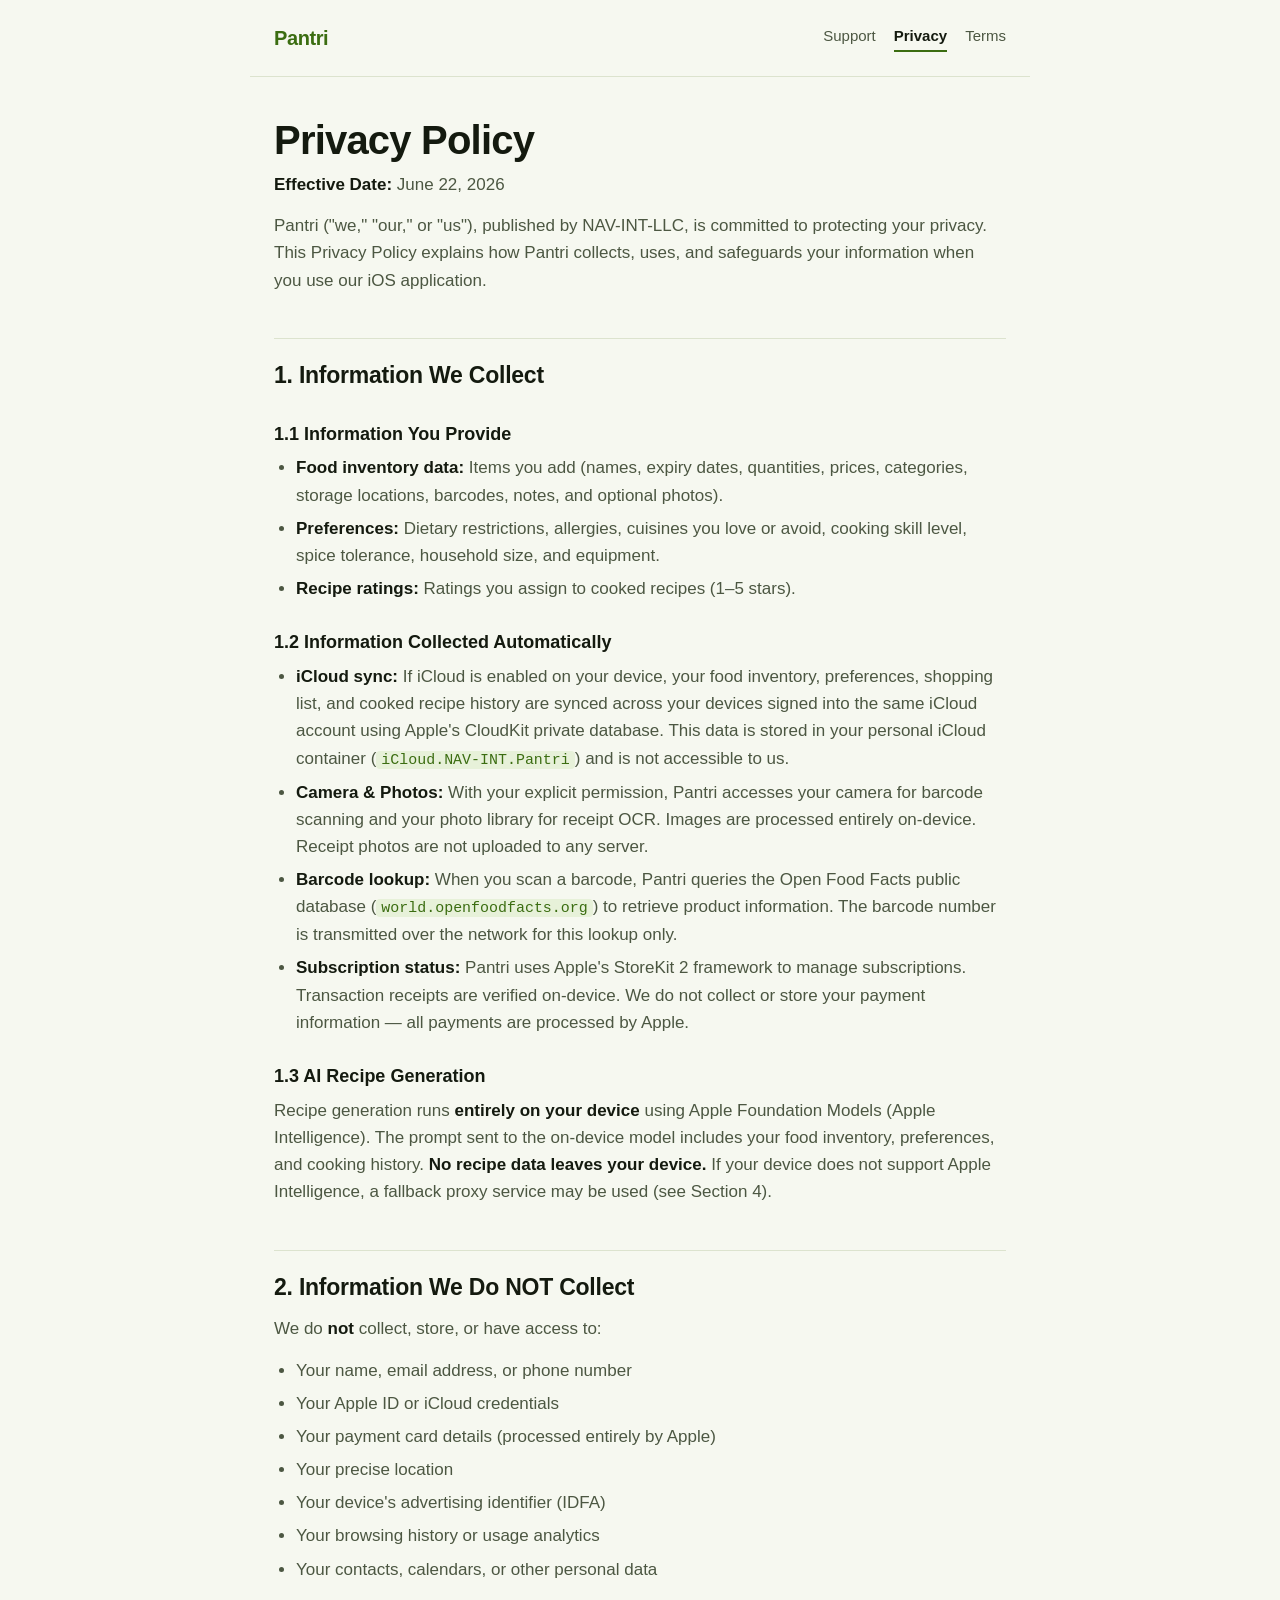
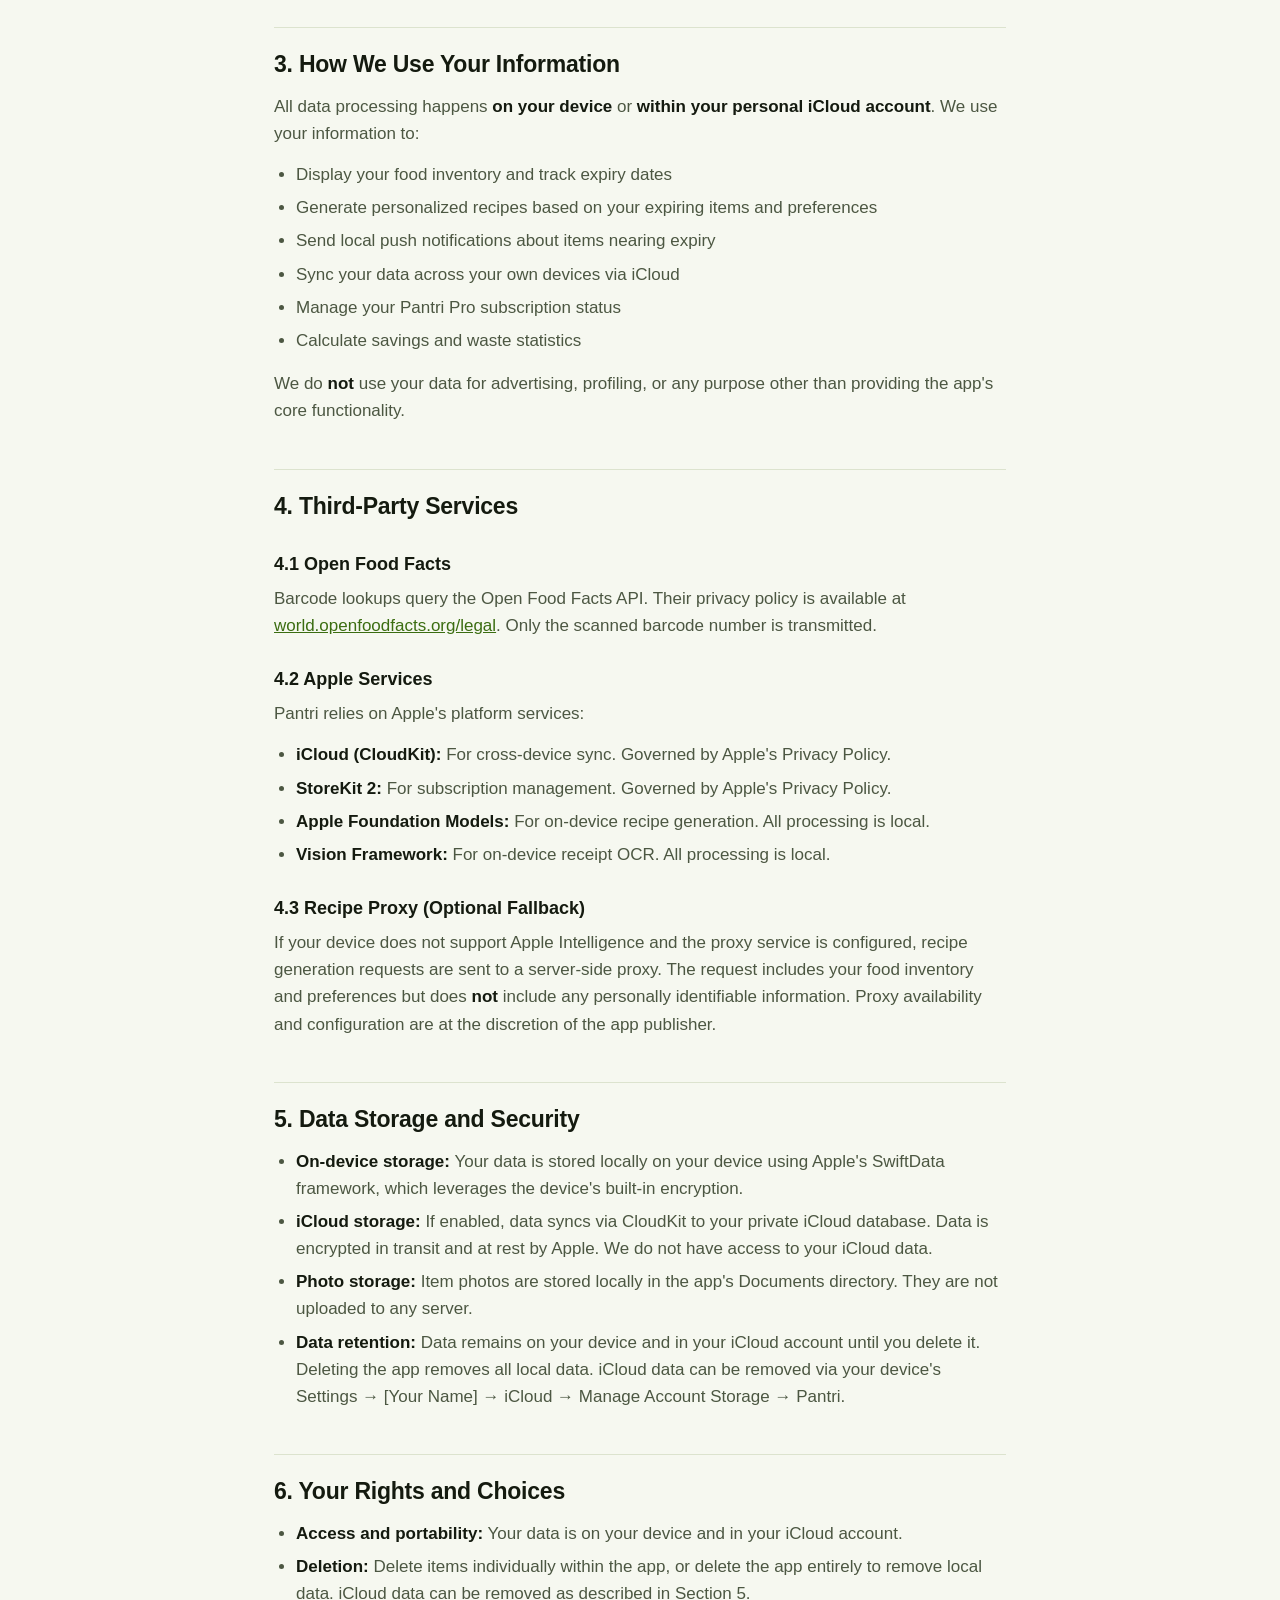
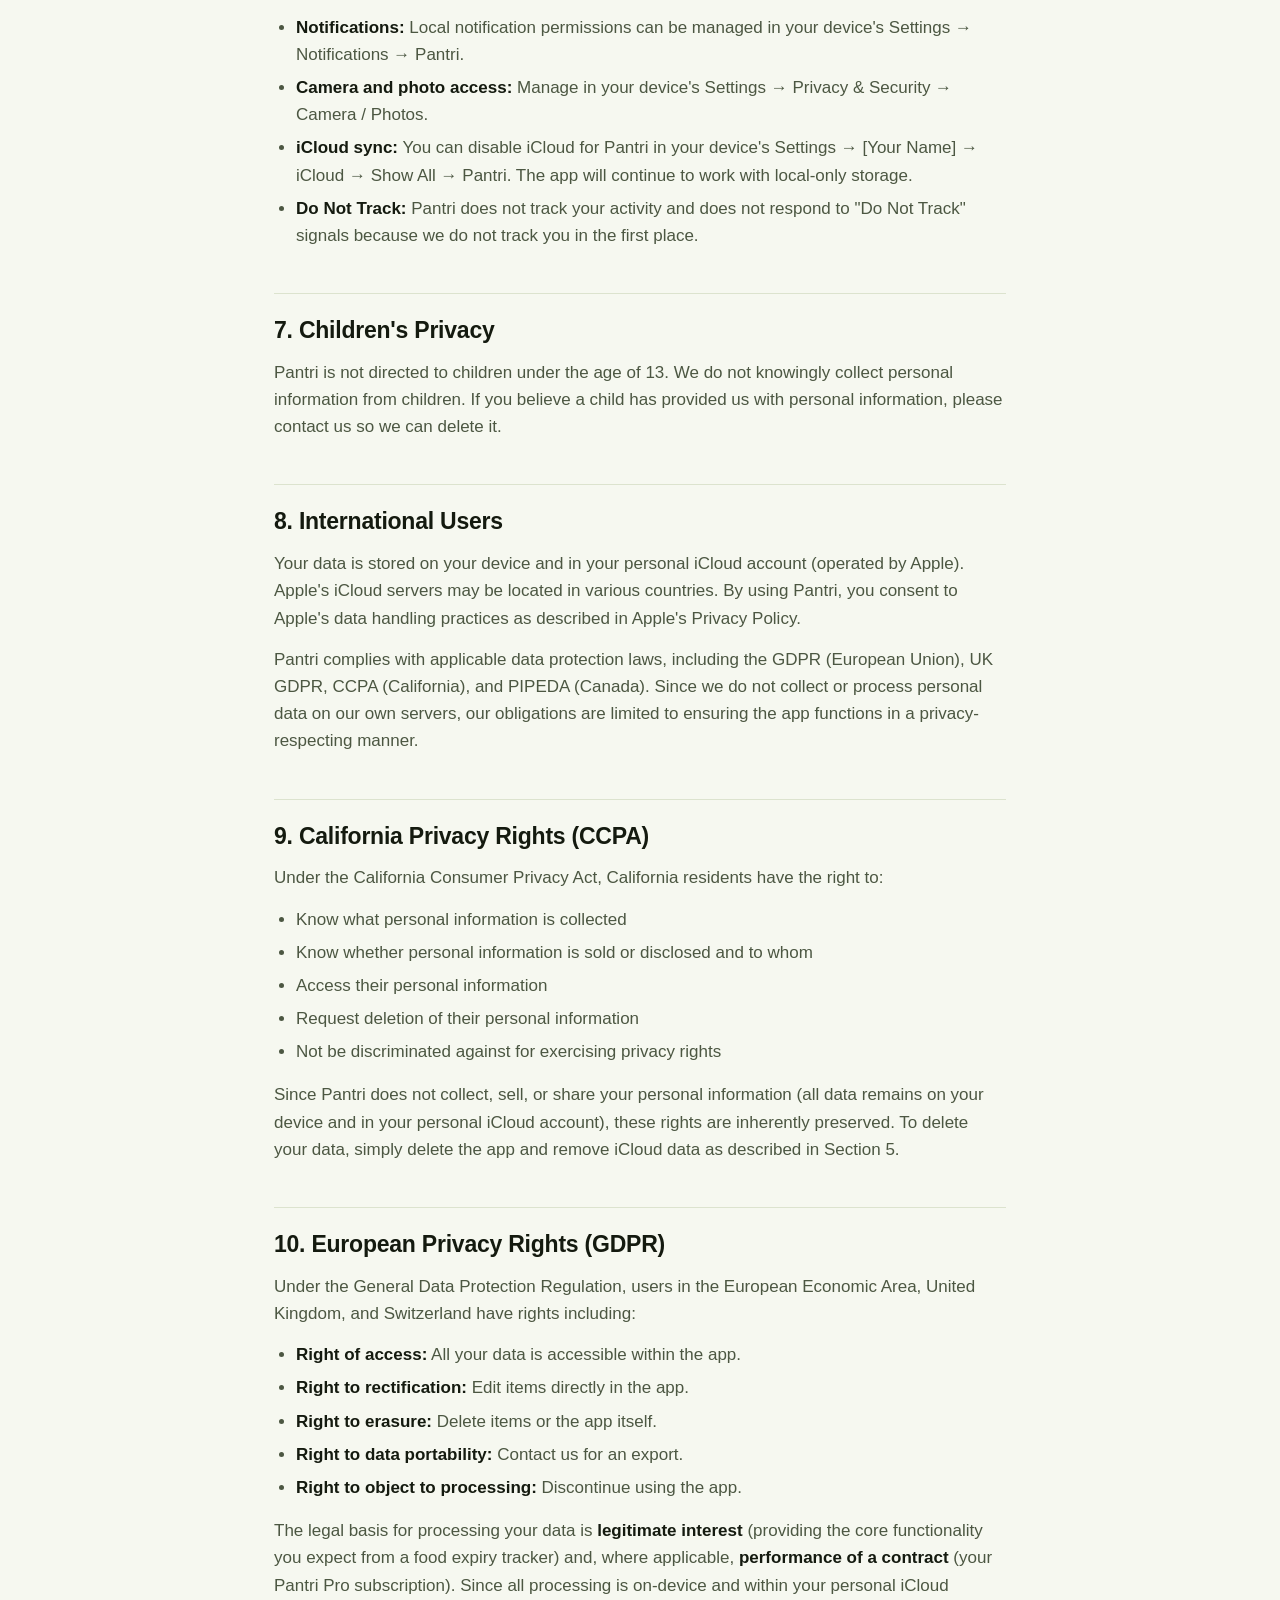
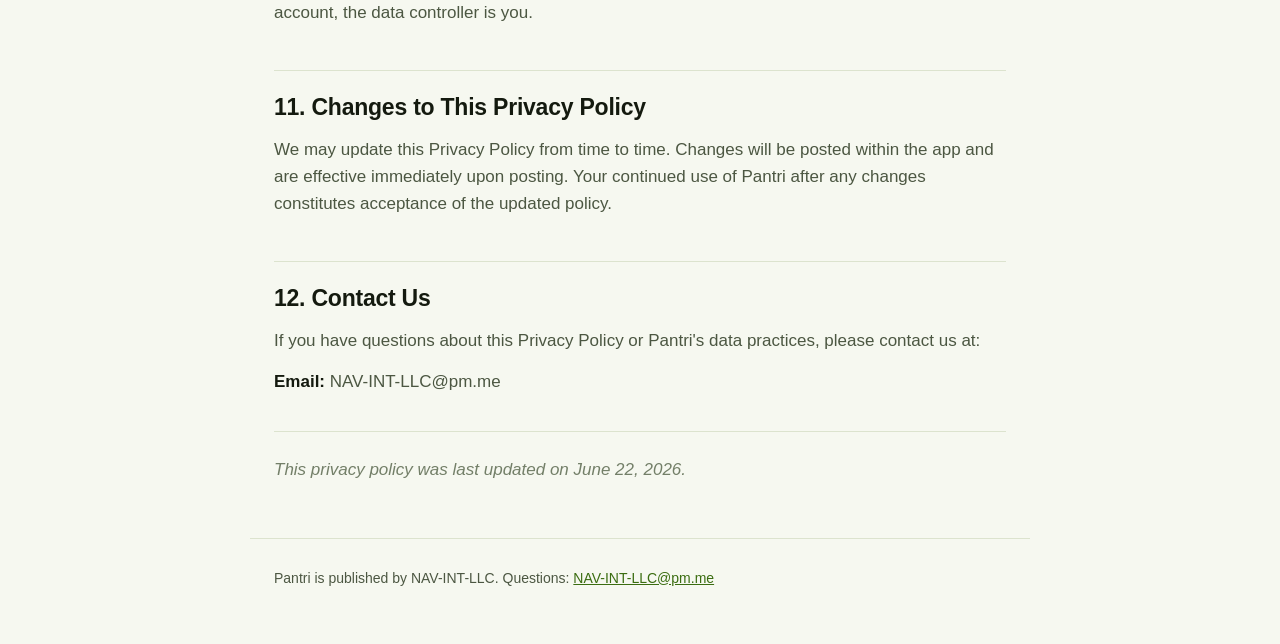
==== privacy.html @ 8e3c5b7c "Publish Pantri's privacy policy, terms, and support page App Store Connect needs public URLs for the" ====
<!doctype html>
<html lang="en">
<head>
<meta charset="utf-8">
<meta name="viewport" content="width=device-width, initial-scale=1">
<title>Privacy Policy — Pantri</title>
<meta name="description" content="Privacy Policy for Pantri, the food expiry tracker with on-device AI recipes.">
<link rel="stylesheet" href="assets/pantri.css">
<link rel="icon" href="data:image/svg+xml,<svg xmlns='http://www.w3.org/2000/svg' viewBox='0 0 100 100'><text y='.9em' font-size='90'>&#129382;</text></svg>">
</head>
<body>
<header class="site">
  <a class="wordmark" href="index.html">Pantri</a>
  <nav>
    <a href="index.html">Support</a>
    <a href="privacy.html" aria-current="page">Privacy</a>
    <a href="terms.html">Terms</a>
  </nav>
</header>
<main class="doc">
<h1>Privacy Policy</h1>
<p><strong>Effective Date:</strong> June 22, 2026</p>
<p>Pantri ("we," "our," or "us"), published by NAV-INT-LLC, is committed to protecting your privacy. This Privacy Policy explains how Pantri collects, uses, and safeguards your information when you use our iOS application.</p>
<h2 id="1-information-we-collect">1. Information We Collect</h2>
<h3 id="1-1-information-you-provide">1.1 Information You Provide</h3>
<ul>
<li><strong>Food inventory data:</strong> Items you add (names, expiry dates, quantities, prices, categories, storage locations, barcodes, notes, and optional photos).</li>
<li><strong>Preferences:</strong> Dietary restrictions, allergies, cuisines you love or avoid, cooking skill level, spice tolerance, household size, and equipment.</li>
<li><strong>Recipe ratings:</strong> Ratings you assign to cooked recipes (1–5 stars).</li>
</ul>
<h3 id="1-2-information-collected-automatically">1.2 Information Collected Automatically</h3>
<ul>
<li><strong>iCloud sync:</strong> If iCloud is enabled on your device, your food inventory, preferences, shopping list, and cooked recipe history are synced across your devices signed into the same iCloud account using Apple's CloudKit private database. This data is stored in your personal iCloud container (<code>iCloud.NAV-INT.Pantri</code>) and is not accessible to us.</li>
<li><strong>Camera &amp; Photos:</strong> With your explicit permission, Pantri accesses your camera for barcode scanning and your photo library for receipt OCR. Images are processed entirely on-device. Receipt photos are not uploaded to any server.</li>
<li><strong>Barcode lookup:</strong> When you scan a barcode, Pantri queries the Open Food Facts public database (<code>world.openfoodfacts.org</code>) to retrieve product information. The barcode number is transmitted over the network for this lookup only.</li>
<li><strong>Subscription status:</strong> Pantri uses Apple's StoreKit 2 framework to manage subscriptions. Transaction receipts are verified on-device. We do not collect or store your payment information — all payments are processed by Apple.</li>
</ul>
<h3 id="1-3-ai-recipe-generation">1.3 AI Recipe Generation</h3>
<p>Recipe generation runs <strong>entirely on your device</strong> using Apple Foundation Models (Apple Intelligence). The prompt sent to the on-device model includes your food inventory, preferences, and cooking history. <strong>No recipe data leaves your device.</strong> If your device does not support Apple Intelligence, a fallback proxy service may be used (see Section 4).</p>
<h2 id="2-information-we-do-not-collect">2. Information We Do NOT Collect</h2>
<p>We do <strong>not</strong> collect, store, or have access to:</p>
<ul>
<li>Your name, email address, or phone number</li>
<li>Your Apple ID or iCloud credentials</li>
<li>Your payment card details (processed entirely by Apple)</li>
<li>Your precise location</li>
<li>Your device's advertising identifier (IDFA)</li>
<li>Your browsing history or usage analytics</li>
<li>Your contacts, calendars, or other personal data</li>
</ul>
<h2 id="3-how-we-use-your-information">3. How We Use Your Information</h2>
<p>All data processing happens <strong>on your device</strong> or <strong>within your personal iCloud account</strong>. We use your information to:</p>
<ul>
<li>Display your food inventory and track expiry dates</li>
<li>Generate personalized recipes based on your expiring items and preferences</li>
<li>Send local push notifications about items nearing expiry</li>
<li>Sync your data across your own devices via iCloud</li>
<li>Manage your Pantri Pro subscription status</li>
<li>Calculate savings and waste statistics</li>
</ul>
<p>We do <strong>not</strong> use your data for advertising, profiling, or any purpose other than providing the app's core functionality.</p>
<h2 id="4-third-party-services">4. Third-Party Services</h2>
<h3 id="4-1-open-food-facts">4.1 Open Food Facts</h3>
<p>Barcode lookups query the Open Food Facts API. Their privacy policy is available at <a href="https://world.openfoodfacts.org/legal" rel="noopener">world.openfoodfacts.org/legal</a>. Only the scanned barcode number is transmitted.</p>
<h3 id="4-2-apple-services">4.2 Apple Services</h3>
<p>Pantri relies on Apple's platform services:</p>
<ul>
<li><strong>iCloud (CloudKit):</strong> For cross-device sync. Governed by Apple's Privacy Policy.</li>
<li><strong>StoreKit 2:</strong> For subscription management. Governed by Apple's Privacy Policy.</li>
<li><strong>Apple Foundation Models:</strong> For on-device recipe generation. All processing is local.</li>
<li><strong>Vision Framework:</strong> For on-device receipt OCR. All processing is local.</li>
</ul>
<h3 id="4-3-recipe-proxy-optional-fallback">4.3 Recipe Proxy (Optional Fallback)</h3>
<p>If your device does not support Apple Intelligence and the proxy service is configured, recipe generation requests are sent to a server-side proxy. The request includes your food inventory and preferences but does <strong>not</strong> include any personally identifiable information. Proxy availability and configuration are at the discretion of the app publisher.</p>
<h2 id="5-data-storage-and-security">5. Data Storage and Security</h2>
<ul>
<li><strong>On-device storage:</strong> Your data is stored locally on your device using Apple's SwiftData framework, which leverages the device's built-in encryption.</li>
<li><strong>iCloud storage:</strong> If enabled, data syncs via CloudKit to your private iCloud database. Data is encrypted in transit and at rest by Apple. We do not have access to your iCloud data.</li>
<li><strong>Photo storage:</strong> Item photos are stored locally in the app's Documents directory. They are not uploaded to any server.</li>
<li><strong>Data retention:</strong> Data remains on your device and in your iCloud account until you delete it. Deleting the app removes all local data. iCloud data can be removed via your device's Settings → [Your Name] → iCloud → Manage Account Storage → Pantri.</li>
</ul>
<h2 id="6-your-rights-and-choices">6. Your Rights and Choices</h2>
<ul>
<li><strong>Access and portability:</strong> Your data is on your device and in your iCloud account.</li>
<li><strong>Deletion:</strong> Delete items individually within the app, or delete the app entirely to remove local data. iCloud data can be removed as described in Section 5.</li>
<li><strong>Notifications:</strong> Local notification permissions can be managed in your device's Settings → Notifications → Pantri.</li>
<li><strong>Camera and photo access:</strong> Manage in your device's Settings → Privacy &amp; Security → Camera / Photos.</li>
<li><strong>iCloud sync:</strong> You can disable iCloud for Pantri in your device's Settings → [Your Name] → iCloud → Show All → Pantri. The app will continue to work with local-only storage.</li>
<li><strong>Do Not Track:</strong> Pantri does not track your activity and does not respond to "Do Not Track" signals because we do not track you in the first place.</li>
</ul>
<h2 id="7-children-s-privacy">7. Children's Privacy</h2>
<p>Pantri is not directed to children under the age of 13. We do not knowingly collect personal information from children. If you believe a child has provided us with personal information, please contact us so we can delete it.</p>
<h2 id="8-international-users">8. International Users</h2>
<p>Your data is stored on your device and in your personal iCloud account (operated by Apple). Apple's iCloud servers may be located in various countries. By using Pantri, you consent to Apple's data handling practices as described in Apple's Privacy Policy.</p>
<p>Pantri complies with applicable data protection laws, including the GDPR (European Union), UK GDPR, CCPA (California), and PIPEDA (Canada). Since we do not collect or process personal data on our own servers, our obligations are limited to ensuring the app functions in a privacy-respecting manner.</p>
<h2 id="9-california-privacy-rights-ccpa">9. California Privacy Rights (CCPA)</h2>
<p>Under the California Consumer Privacy Act, California residents have the right to:</p>
<ul>
<li>Know what personal information is collected</li>
<li>Know whether personal information is sold or disclosed and to whom</li>
<li>Access their personal information</li>
<li>Request deletion of their personal information</li>
<li>Not be discriminated against for exercising privacy rights</li>
</ul>
<p>Since Pantri does not collect, sell, or share your personal information (all data remains on your device and in your personal iCloud account), these rights are inherently preserved. To delete your data, simply delete the app and remove iCloud data as described in Section 5.</p>
<h2 id="10-european-privacy-rights-gdpr">10. European Privacy Rights (GDPR)</h2>
<p>Under the General Data Protection Regulation, users in the European Economic Area, United Kingdom, and Switzerland have rights including:</p>
<ul>
<li><strong>Right of access:</strong> All your data is accessible within the app.</li>
<li><strong>Right to rectification:</strong> Edit items directly in the app.</li>
<li><strong>Right to erasure:</strong> Delete items or the app itself.</li>
<li><strong>Right to data portability:</strong> Contact us for an export.</li>
<li><strong>Right to object to processing:</strong> Discontinue using the app.</li>
</ul>
<p>The legal basis for processing your data is <strong>legitimate interest</strong> (providing the core functionality you expect from a food expiry tracker) and, where applicable, <strong>performance of a contract</strong> (your Pantri Pro subscription). Since all processing is on-device and within your personal iCloud account, the data controller is you.</p>
<h2 id="11-changes-to-this-privacy-policy">11. Changes to This Privacy Policy</h2>
<p>We may update this Privacy Policy from time to time. Changes will be posted within the app and are effective immediately upon posting. Your continued use of Pantri after any changes constitutes acceptance of the updated policy.</p>
<h2 id="12-contact-us">12. Contact Us</h2>
<p>If you have questions about this Privacy Policy or Pantri's data practices, please contact us at:</p>
<p><strong>Email:</strong> NAV-INT-LLC@pm.me</p>
<hr>
<p><em>This privacy policy was last updated on June 22, 2026.</em></p>
</main>
<footer class="site">
  <p>Pantri is published by NAV-INT-LLC. Questions: <a href="mailto:NAV-INT-LLC@pm.me">NAV-INT-LLC@pm.me</a></p>
</footer>
</body>
</html>
---- assets/pantri.css ----
/* Pantri public docs — palette lifted from Theme.swift so the site and the app agree. */

:root {
  --ground: #F6F8F0;
  --surface: #FFFFFF;
  --ink: #141A0F;
  --ink-2: #4C5742;
  --ink-3: #737F68;
  --rule: #DCE3CE;
  --accent: #3B6D11;
  --accent-soft: #E7F1D9;
}

@media (prefers-color-scheme: dark) {
  :root {
    --ground: #0C110A;
    --surface: #151D11;
    --ink: #E9F0E1;
    --ink-2: #AAB79F;
    --ink-3: #7E8C74;
    --rule: #27321F;
    --accent: #B8E085;
    --accent-soft: #1C2F13;
  }
}

* { box-sizing: border-box; }

body {
  margin: 0;
  background: var(--ground);
  color: var(--ink);
  font: 17px/1.6 -apple-system, BlinkMacSystemFont, "Segoe UI", Roboto, Helvetica, Arial, sans-serif;
  -webkit-text-size-adjust: 100%;
}

/* ---------- chrome ---------- */

header.site {
  display: flex;
  align-items: center;
  justify-content: space-between;
  gap: 20px;
  flex-wrap: wrap;
  max-width: 780px;
  margin: 0 auto;
  padding: 22px 24px;
  border-bottom: 1px solid var(--rule);
}

.wordmark {
  font-size: 20px;
  font-weight: 700;
  letter-spacing: -.02em;
  color: var(--accent);
  text-decoration: none;
}

header.site nav {
  display: flex;
  gap: 18px;
  font-size: 15px;
}

header.site nav a {
  color: var(--ink-2);
  text-decoration: none;
  padding-bottom: 2px;
  border-bottom: 2px solid transparent;
}

header.site nav a:hover { color: var(--accent); }
header.site nav a[aria-current="page"] {
  color: var(--ink);
  border-bottom-color: var(--accent);
  font-weight: 600;
}

footer.site {
  max-width: 780px;
  margin: 0 auto;
  padding: 28px 24px 56px;
  border-top: 1px solid var(--rule);
  color: var(--ink-3);
  font-size: 14px;
}

footer.site p { margin: 0; }

/* ---------- documents ---------- */

main {
  max-width: 780px;
  margin: 0 auto;
  padding: 8px 24px 40px;
}

h1 {
  font-size: clamp(30px, 5vw, 40px);
  line-height: 1.15;
  letter-spacing: -.02em;
  margin: 32px 0 8px;
  text-wrap: balance;
}

h2 {
  font-size: 23px;
  letter-spacing: -.01em;
  margin: 44px 0 10px;
  padding-top: 18px;
  border-top: 1px solid var(--rule);
  text-wrap: balance;
}

h3 {
  font-size: 18px;
  margin: 26px 0 6px;
  color: var(--ink);
}

p, li { color: var(--ink-2); }
p { margin: 0 0 14px; }

.doc > p:first-of-type { color: var(--ink-2); }

ul { margin: 0 0 16px; padding-left: 22px; }
li { margin-bottom: 6px; }

a { color: var(--accent); }
a:hover { text-decoration: none; }

strong { color: var(--ink); font-weight: 600; }

code {
  font-family: ui-monospace, SFMono-Regular, Menlo, monospace;
  font-size: .88em;
  background: var(--accent-soft);
  color: var(--accent);
  padding: 1px 5px;
  border-radius: 4px;
}

hr {
  border: 0;
  border-top: 1px solid var(--rule);
  margin: 36px 0 24px;
}

em { color: var(--ink-3); }

/* ---------- landing page ---------- */

.lede {
  font-size: 20px;
  line-height: 1.5;
  color: var(--ink-2);
  margin: 0 0 28px;
  max-width: 62ch;
}

.cards {
  display: grid;
  grid-template-columns: repeat(auto-fit, minmax(230px, 1fr));
  gap: 14px;
  margin: 0 0 36px;
  padding: 0;
  list-style: none;
}

.cards li {
  background: var(--surface);
  border: 1px solid var(--rule);
  border-radius: 12px;
  padding: 18px 20px;
  margin: 0;
}

.cards h3 { margin: 0 0 6px; font-size: 16px; }
.cards p { margin: 0; font-size: 15px; }

dl.faq { margin: 0 0 32px; }
dl.faq dt {
  font-weight: 600;
  color: var(--ink);
  margin-top: 22px;
}
dl.faq dd { margin: 6px 0 0; color: var(--ink-2); }

.contact {
  background: var(--accent-soft);
  border-radius: 12px;
  padding: 22px 24px;
  margin: 32px 0;
}
.contact h2 {
  border: 0;
  margin: 0 0 8px;
  padding: 0;
  font-size: 20px;
}
.contact p { margin: 0; }
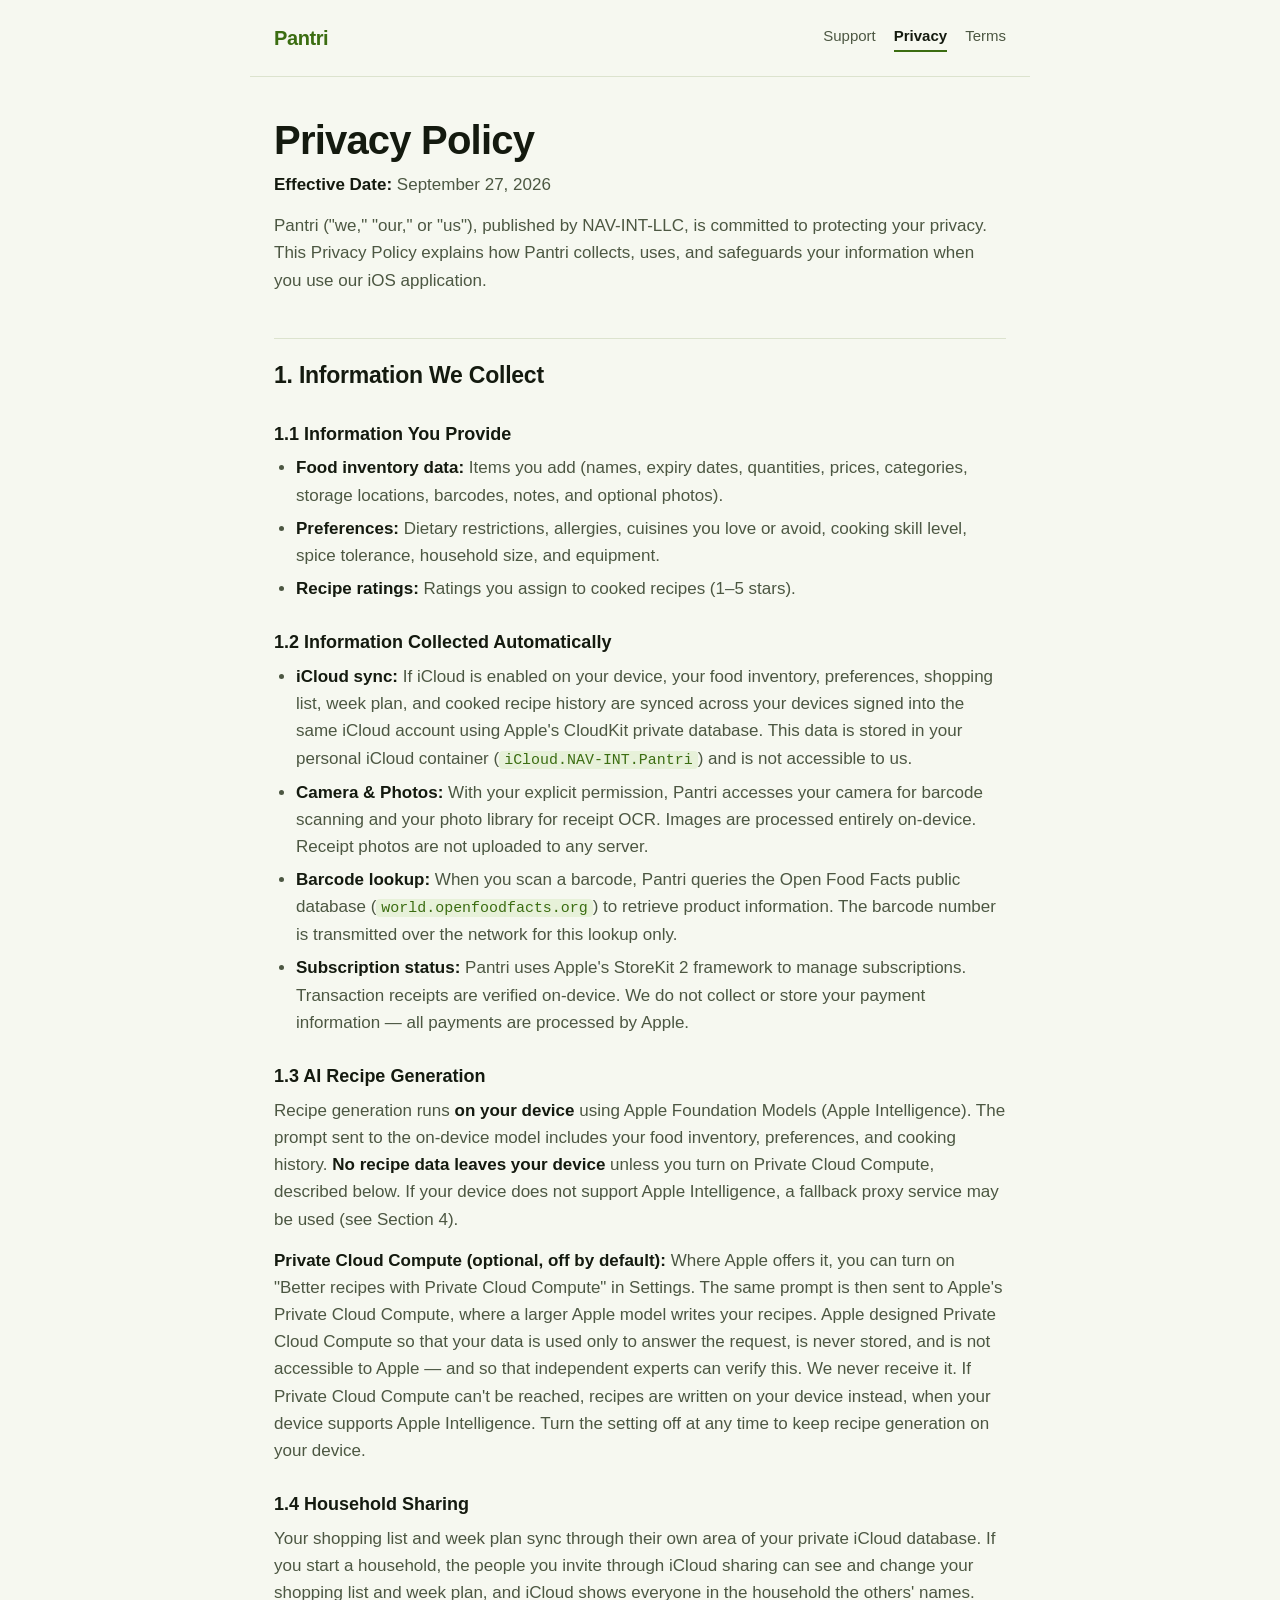
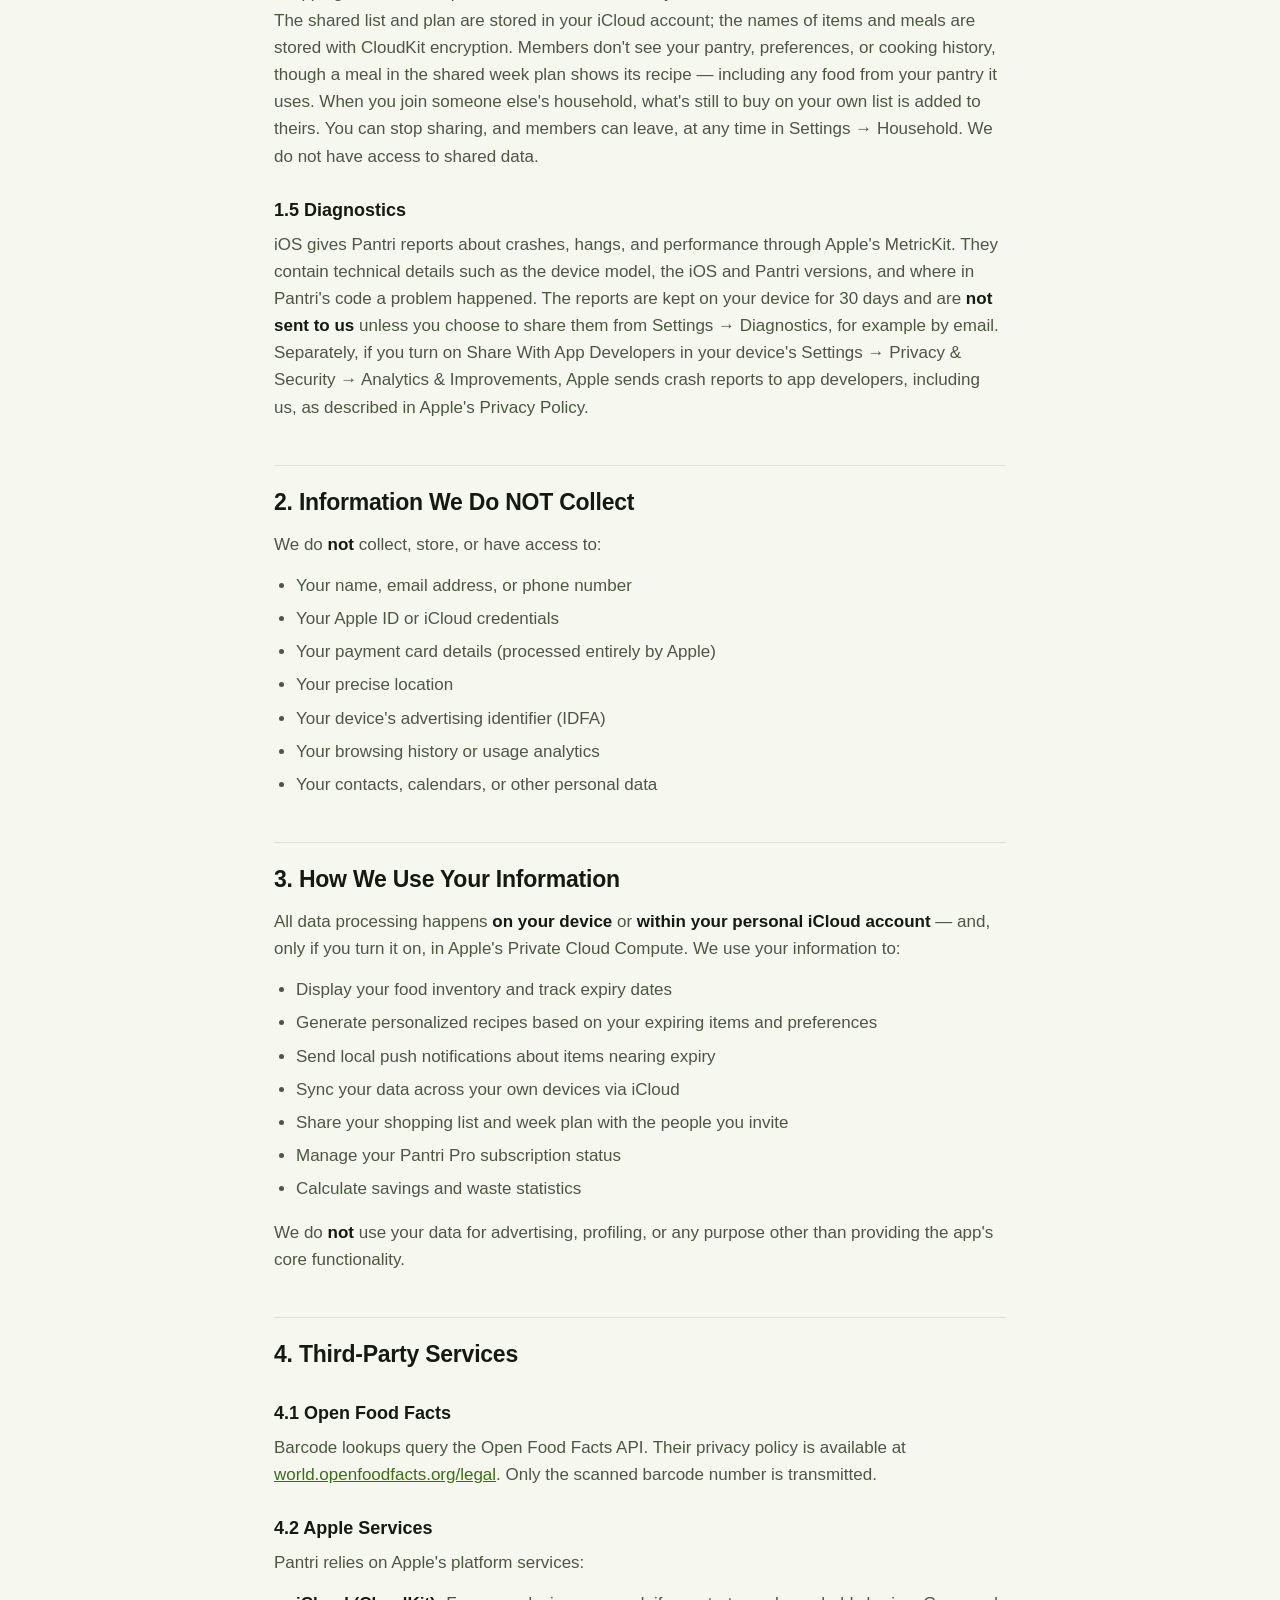
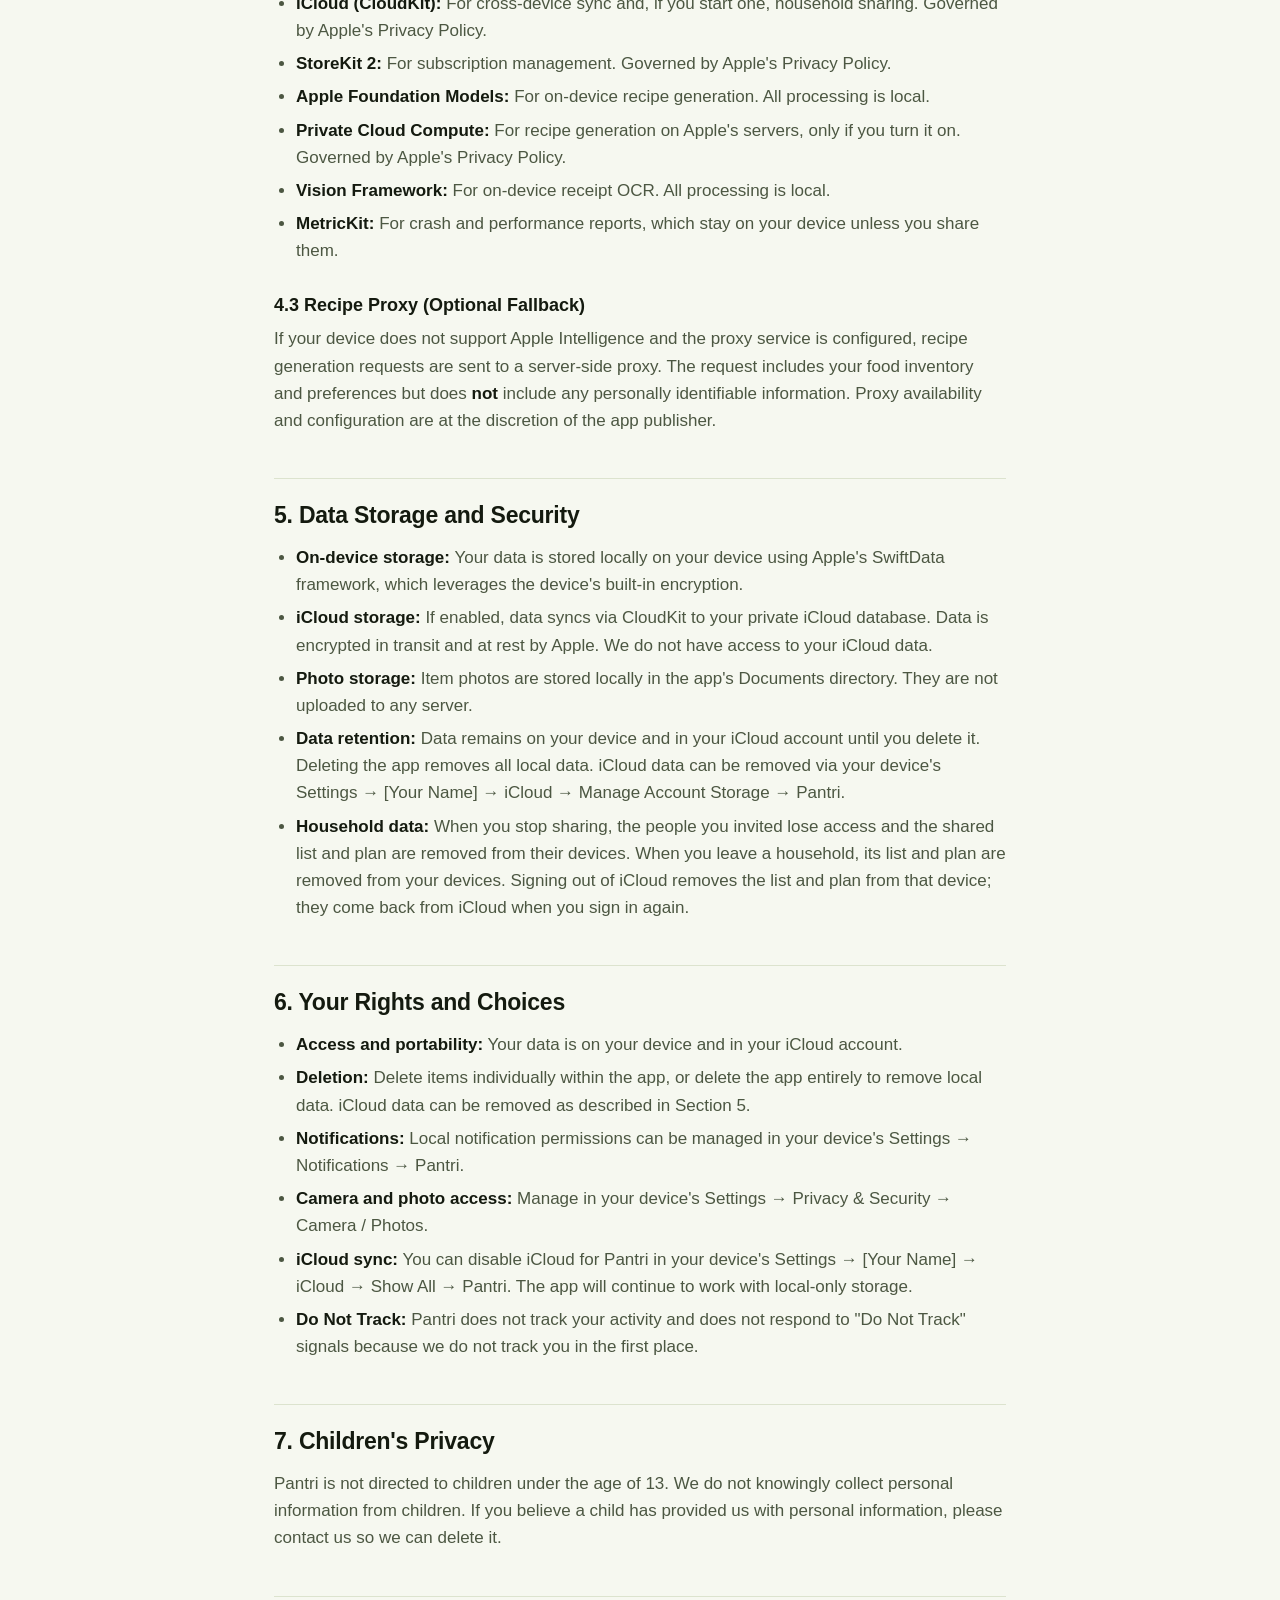
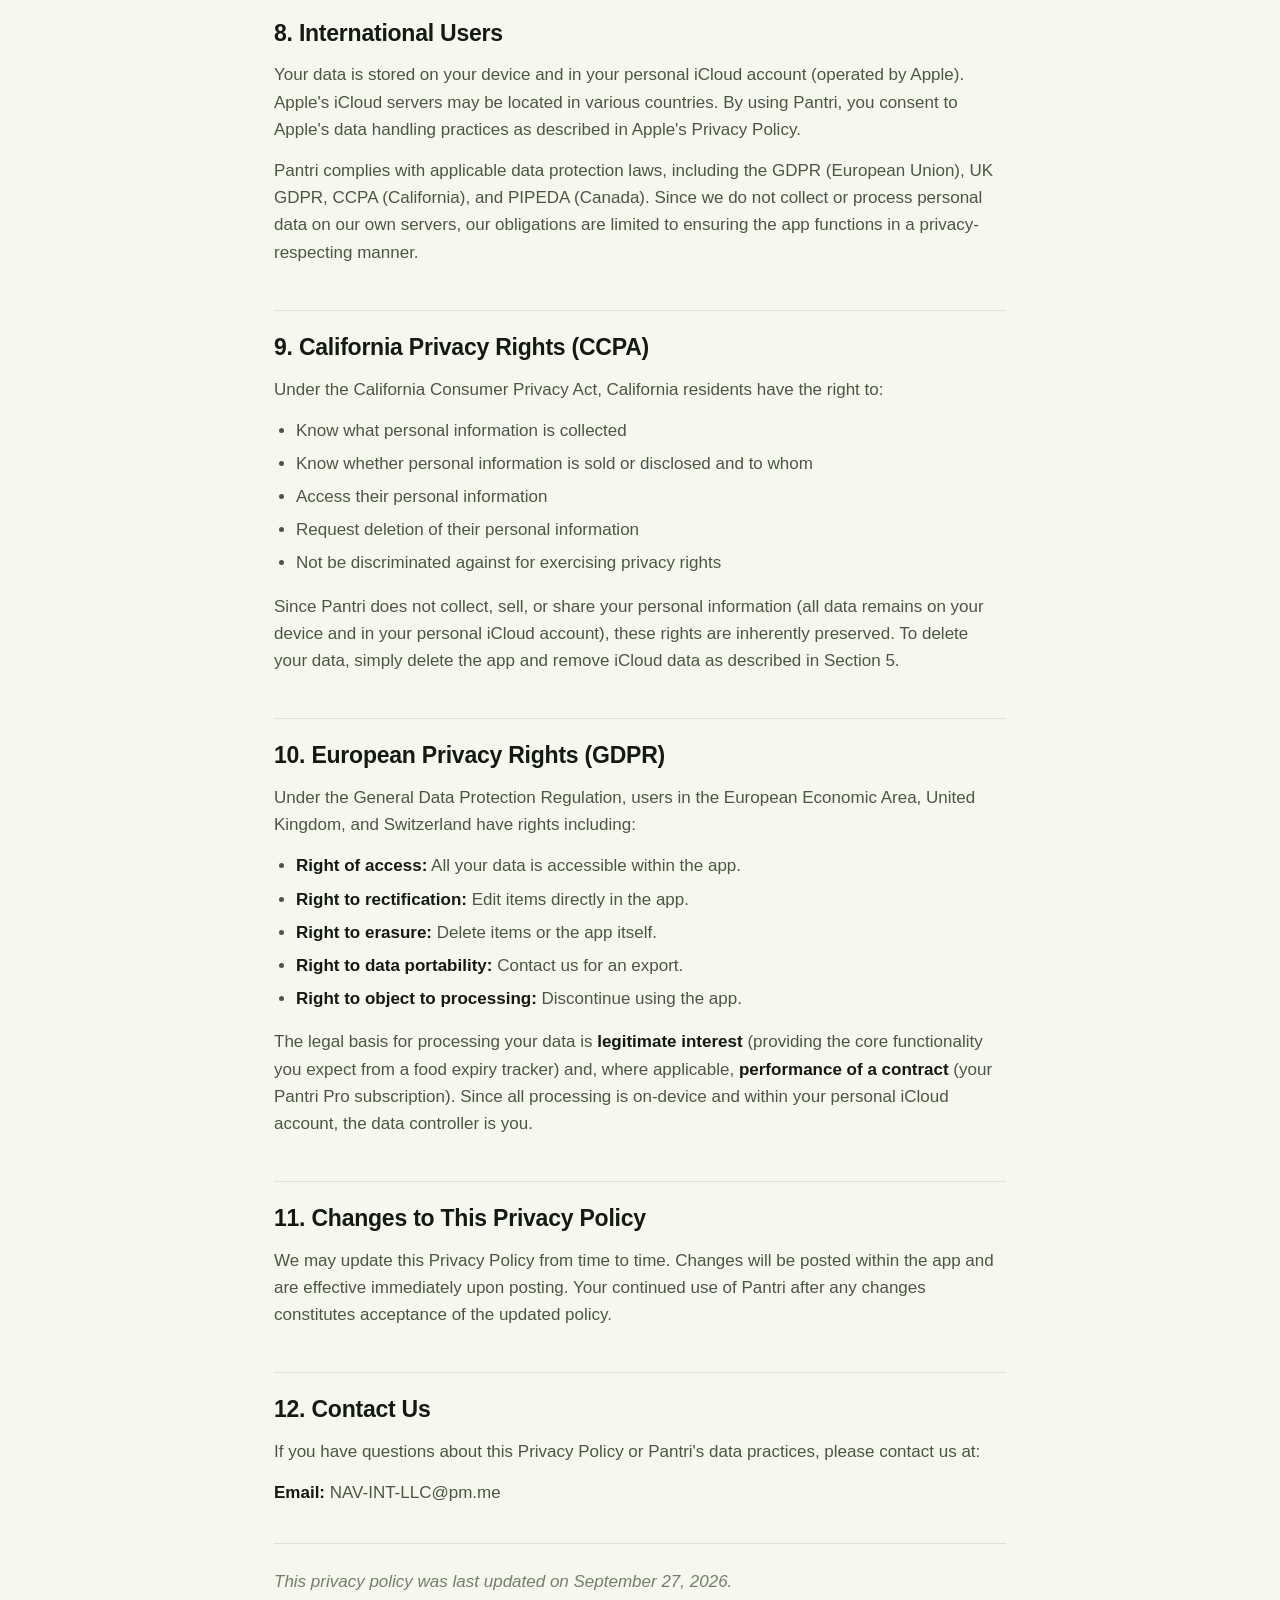
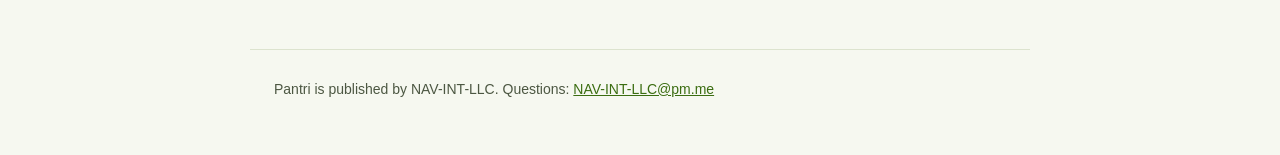
==== commit 4599fbcb: "Update the Privacy Policy and Terms for Pantri 2.0 Effective September 27, 2026.  Privacy Policy: - " ====
--- a/privacy.html
+++ b/privacy.html
@@ -19,7 +19,7 @@
 </header>
 <main class="doc">
 <h1>Privacy Policy</h1>
-<p><strong>Effective Date:</strong> June 22, 2026</p>
+<p><strong>Effective Date:</strong> September 27, 2026</p>
 <p>Pantri ("we," "our," or "us"), published by NAV-INT-LLC, is committed to protecting your privacy. This Privacy Policy explains how Pantri collects, uses, and safeguards your information when you use our iOS application.</p>
 <h2 id="1-information-we-collect">1. Information We Collect</h2>
 <h3 id="1-1-information-you-provide">1.1 Information You Provide</h3>
@@ -30,13 +30,18 @@
 </ul>
 <h3 id="1-2-information-collected-automatically">1.2 Information Collected Automatically</h3>
 <ul>
-<li><strong>iCloud sync:</strong> If iCloud is enabled on your device, your food inventory, preferences, shopping list, and cooked recipe history are synced across your devices signed into the same iCloud account using Apple's CloudKit private database. This data is stored in your personal iCloud container (<code>iCloud.NAV-INT.Pantri</code>) and is not accessible to us.</li>
+<li><strong>iCloud sync:</strong> If iCloud is enabled on your device, your food inventory, preferences, shopping list, week plan, and cooked recipe history are synced across your devices signed into the same iCloud account using Apple's CloudKit private database. This data is stored in your personal iCloud container (<code>iCloud.NAV-INT.Pantri</code>) and is not accessible to us.</li>
 <li><strong>Camera &amp; Photos:</strong> With your explicit permission, Pantri accesses your camera for barcode scanning and your photo library for receipt OCR. Images are processed entirely on-device. Receipt photos are not uploaded to any server.</li>
 <li><strong>Barcode lookup:</strong> When you scan a barcode, Pantri queries the Open Food Facts public database (<code>world.openfoodfacts.org</code>) to retrieve product information. The barcode number is transmitted over the network for this lookup only.</li>
 <li><strong>Subscription status:</strong> Pantri uses Apple's StoreKit 2 framework to manage subscriptions. Transaction receipts are verified on-device. We do not collect or store your payment information — all payments are processed by Apple.</li>
 </ul>
 <h3 id="1-3-ai-recipe-generation">1.3 AI Recipe Generation</h3>
-<p>Recipe generation runs <strong>entirely on your device</strong> using Apple Foundation Models (Apple Intelligence). The prompt sent to the on-device model includes your food inventory, preferences, and cooking history. <strong>No recipe data leaves your device.</strong> If your device does not support Apple Intelligence, a fallback proxy service may be used (see Section 4).</p>
+<p>Recipe generation runs <strong>on your device</strong> using Apple Foundation Models (Apple Intelligence). The prompt sent to the on-device model includes your food inventory, preferences, and cooking history. <strong>No recipe data leaves your device</strong> unless you turn on Private Cloud Compute, described below. If your device does not support Apple Intelligence, a fallback proxy service may be used (see Section 4).</p>
+<p><strong>Private Cloud Compute (optional, off by default):</strong> Where Apple offers it, you can turn on "Better recipes with Private Cloud Compute" in Settings. The same prompt is then sent to Apple's Private Cloud Compute, where a larger Apple model writes your recipes. Apple designed Private Cloud Compute so that your data is used only to answer the request, is never stored, and is not accessible to Apple — and so that independent experts can verify this. We never receive it. If Private Cloud Compute can't be reached, recipes are written on your device instead, when your device supports Apple Intelligence. Turn the setting off at any time to keep recipe generation on your device.</p>
+<h3 id="1-4-household-sharing">1.4 Household Sharing</h3>
+<p>Your shopping list and week plan sync through their own area of your private iCloud database. If you start a household, the people you invite through iCloud sharing can see and change your shopping list and week plan, and iCloud shows everyone in the household the others' names. The shared list and plan are stored in your iCloud account; the names of items and meals are stored with CloudKit encryption. Members don't see your pantry, preferences, or cooking history, though a meal in the shared week plan shows its recipe — including any food from your pantry it uses. When you join someone else's household, what's still to buy on your own list is added to theirs. You can stop sharing, and members can leave, at any time in Settings → Household. We do not have access to shared data.</p>
+<h3 id="1-5-diagnostics">1.5 Diagnostics</h3>
+<p>iOS gives Pantri reports about crashes, hangs, and performance through Apple's MetricKit. They contain technical details such as the device model, the iOS and Pantri versions, and where in Pantri's code a problem happened. The reports are kept on your device for 30 days and are <strong>not sent to us</strong> unless you choose to share them from Settings → Diagnostics, for example by email. Separately, if you turn on Share With App Developers in your device's Settings → Privacy &amp; Security → Analytics &amp; Improvements, Apple sends crash reports to app developers, including us, as described in Apple's Privacy Policy.</p>
 <h2 id="2-information-we-do-not-collect">2. Information We Do NOT Collect</h2>
 <p>We do <strong>not</strong> collect, store, or have access to:</p>
 <ul>
@@ -49,12 +54,13 @@
 <li>Your contacts, calendars, or other personal data</li>
 </ul>
 <h2 id="3-how-we-use-your-information">3. How We Use Your Information</h2>
-<p>All data processing happens <strong>on your device</strong> or <strong>within your personal iCloud account</strong>. We use your information to:</p>
+<p>All data processing happens <strong>on your device</strong> or <strong>within your personal iCloud account</strong> — and, only if you turn it on, in Apple's Private Cloud Compute. We use your information to:</p>
 <ul>
 <li>Display your food inventory and track expiry dates</li>
 <li>Generate personalized recipes based on your expiring items and preferences</li>
 <li>Send local push notifications about items nearing expiry</li>
 <li>Sync your data across your own devices via iCloud</li>
+<li>Share your shopping list and week plan with the people you invite</li>
 <li>Manage your Pantri Pro subscription status</li>
 <li>Calculate savings and waste statistics</li>
 </ul>
@@ -65,10 +71,12 @@
 <h3 id="4-2-apple-services">4.2 Apple Services</h3>
 <p>Pantri relies on Apple's platform services:</p>
 <ul>
-<li><strong>iCloud (CloudKit):</strong> For cross-device sync. Governed by Apple's Privacy Policy.</li>
+<li><strong>iCloud (CloudKit):</strong> For cross-device sync and, if you start one, household sharing. Governed by Apple's Privacy Policy.</li>
 <li><strong>StoreKit 2:</strong> For subscription management. Governed by Apple's Privacy Policy.</li>
 <li><strong>Apple Foundation Models:</strong> For on-device recipe generation. All processing is local.</li>
+<li><strong>Private Cloud Compute:</strong> For recipe generation on Apple's servers, only if you turn it on. Governed by Apple's Privacy Policy.</li>
 <li><strong>Vision Framework:</strong> For on-device receipt OCR. All processing is local.</li>
+<li><strong>MetricKit:</strong> For crash and performance reports, which stay on your device unless you share them.</li>
 </ul>
 <h3 id="4-3-recipe-proxy-optional-fallback">4.3 Recipe Proxy (Optional Fallback)</h3>
 <p>If your device does not support Apple Intelligence and the proxy service is configured, recipe generation requests are sent to a server-side proxy. The request includes your food inventory and preferences but does <strong>not</strong> include any personally identifiable information. Proxy availability and configuration are at the discretion of the app publisher.</p>
@@ -78,6 +86,7 @@
 <li><strong>iCloud storage:</strong> If enabled, data syncs via CloudKit to your private iCloud database. Data is encrypted in transit and at rest by Apple. We do not have access to your iCloud data.</li>
 <li><strong>Photo storage:</strong> Item photos are stored locally in the app's Documents directory. They are not uploaded to any server.</li>
 <li><strong>Data retention:</strong> Data remains on your device and in your iCloud account until you delete it. Deleting the app removes all local data. iCloud data can be removed via your device's Settings → [Your Name] → iCloud → Manage Account Storage → Pantri.</li>
+<li><strong>Household data:</strong> When you stop sharing, the people you invited lose access and the shared list and plan are removed from their devices. When you leave a household, its list and plan are removed from your devices. Signing out of iCloud removes the list and plan from that device; they come back from iCloud when you sign in again.</li>
 </ul>
 <h2 id="6-your-rights-and-choices">6. Your Rights and Choices</h2>
 <ul>
@@ -119,7 +128,7 @@
 <p>If you have questions about this Privacy Policy or Pantri's data practices, please contact us at:</p>
 <p><strong>Email:</strong> NAV-INT-LLC@pm.me</p>
 <hr>
-<p><em>This privacy policy was last updated on June 22, 2026.</em></p>
+<p><em>This privacy policy was last updated on September 27, 2026.</em></p>
 </main>
 <footer class="site">
   <p>Pantri is published by NAV-INT-LLC. Questions: <a href="mailto:NAV-INT-LLC@pm.me">NAV-INT-LLC@pm.me</a></p>
